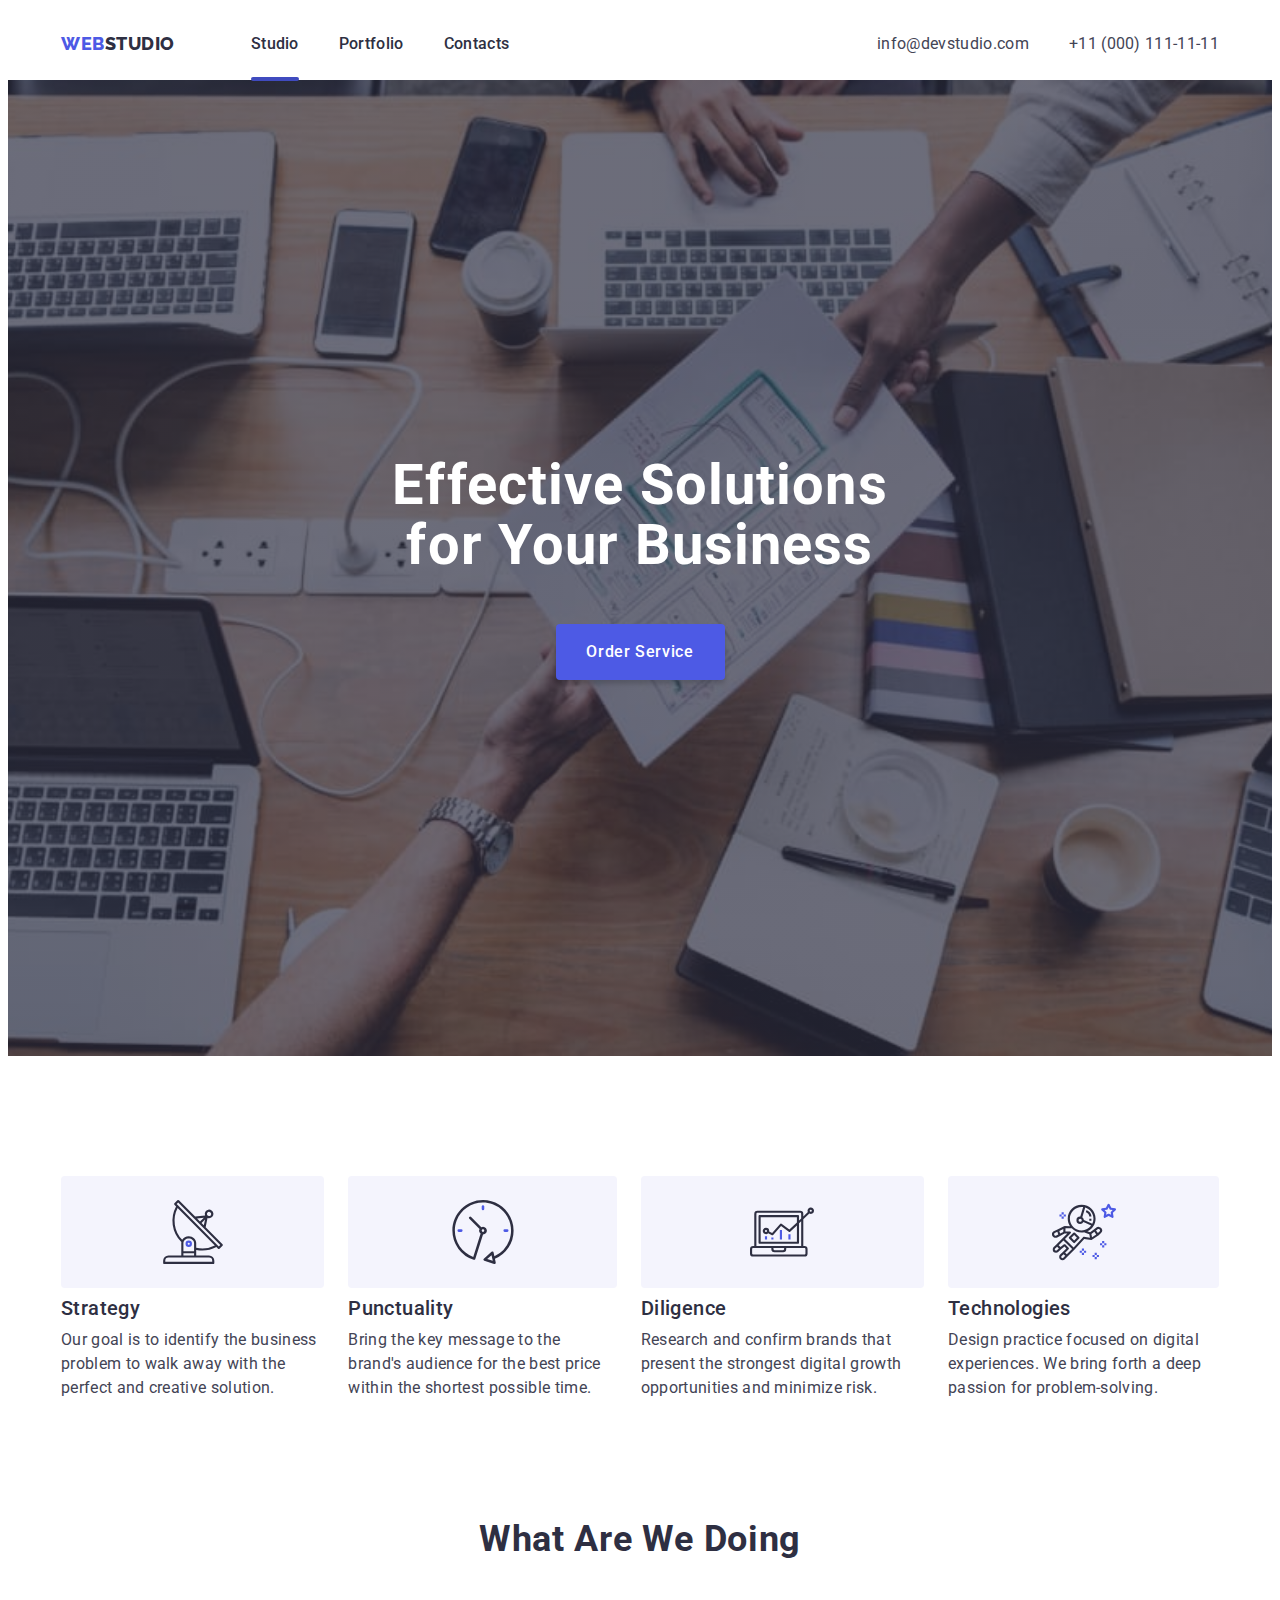
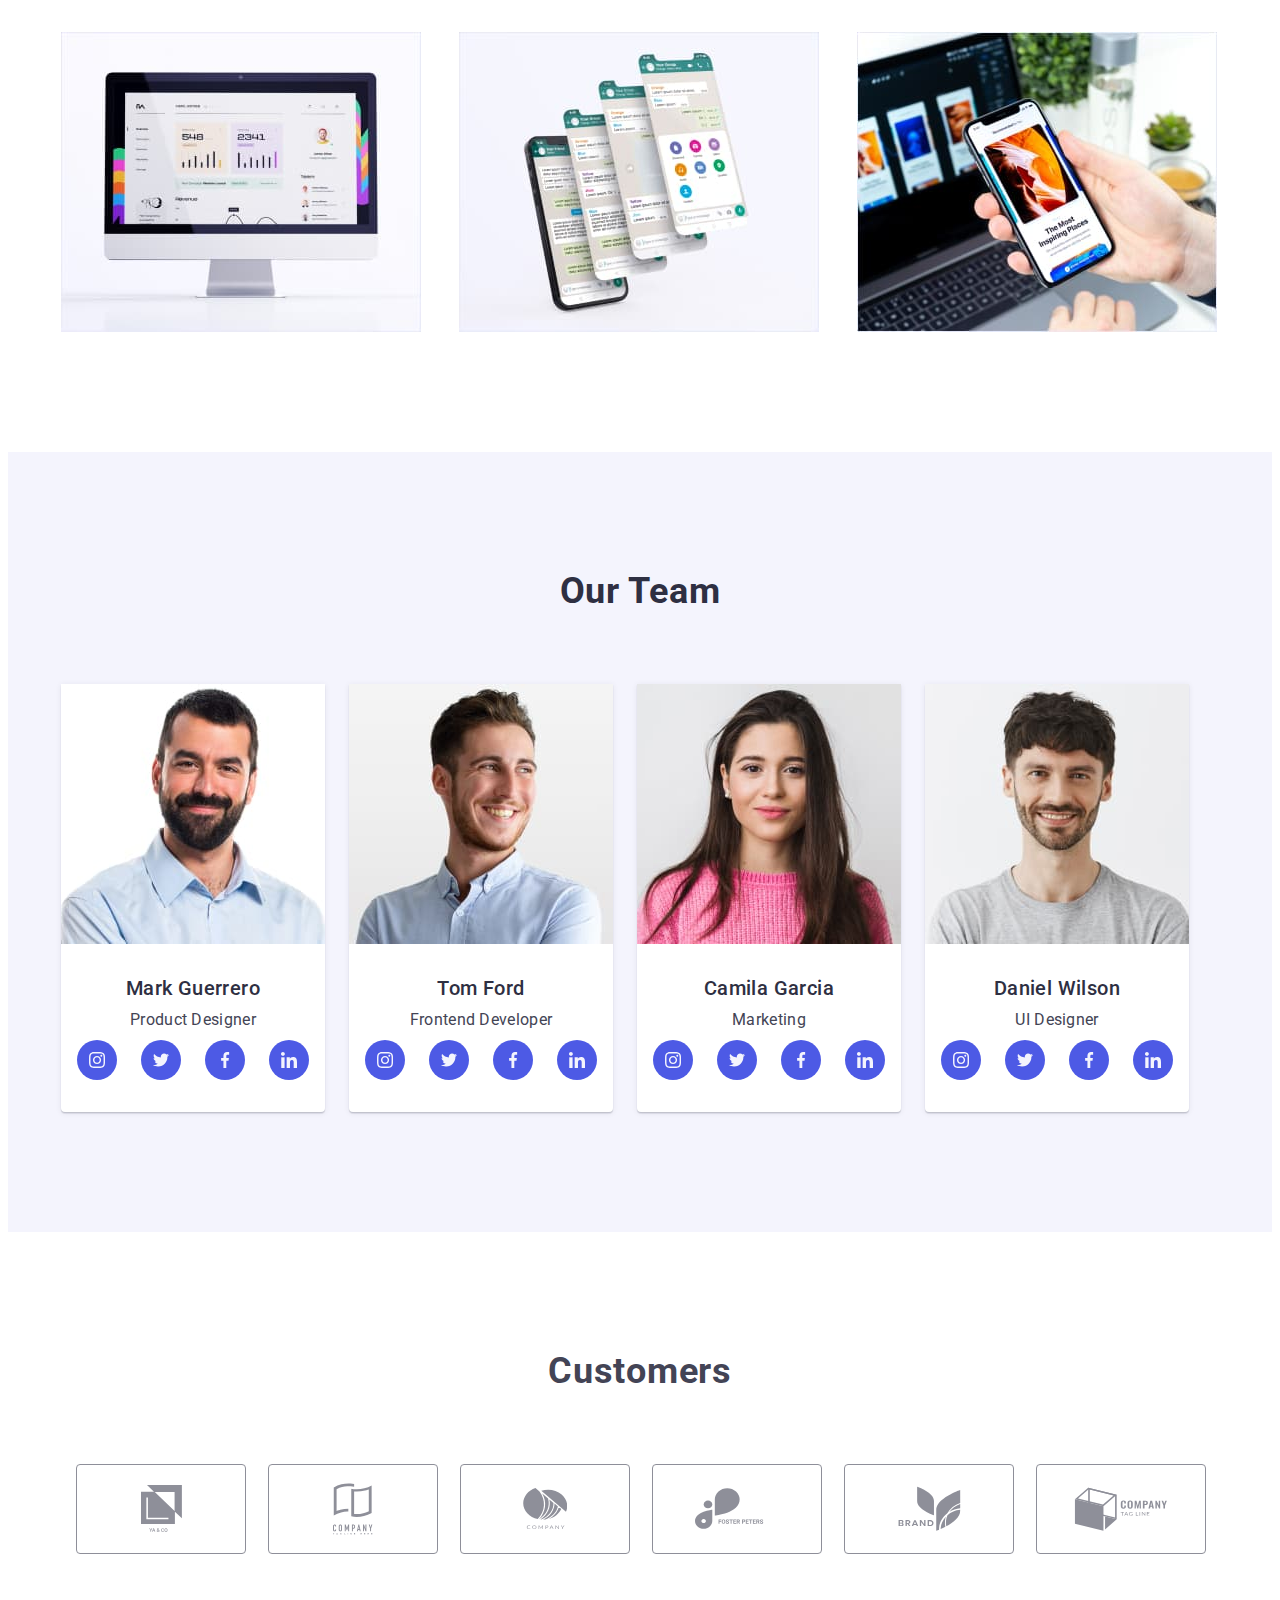
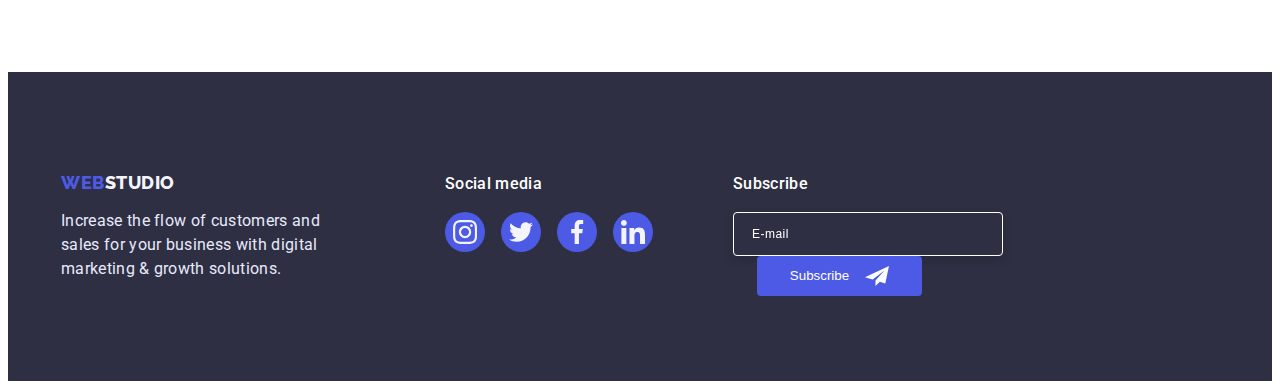
==== index.html @ e0ff2cfe "Initial commit" ====
<!DOCTYPE html>
<html lang="en">
  <head>
    <meta charset="UTF-8" />
    <meta http-equiv="X-UA-Compatible" content="IE=edge" />
    <meta name="viewport" content="width=device-width, initial-scale=1.0" />
    <title>Document</title>
    <link rel="preconnect" href="https://fonts.googleapis.com" />
    <link rel="preconnect" href="https://fonts.gstatic.com" crossorigin />
    <link
      href="https://fonts.googleapis.com/css2?family=Raleway:wght@800&family=Roboto:wght@400;500;700;900&display=swap"
      rel="stylesheet"
    />
    <link
      rel="stylesheet"
      href="https://cdnjs.cloudflare.com/ajax/libs/modern-normalize/1.1.0/modern-normalize.min.css"
      integrity="sha512-wpPYUAdjBVSE4KJnH1VR1HeZfpl1ub8YT/NKx4PuQ5NmX2tKuGu6U/JRp5y+Y8XG2tV+wKQpNHVUX03MfMFn9Q=="
      crossorigin="anonymous"
      referrerpolicy="no-referrer"
    />
    <link rel="stylesheet" href="./css/style.css" />
  </head>
  <body class="body">
    <!-- Header -->
    <header class="page-header">
      <div class="container header-container">
        <nav class="page-nav">
          <a class="logo-header link" href="./index.html">WEB<span class="logo-header-span">Studio</span></a>

          <ul class="menu list">
            <li class="menu-item"><a class="menu-link menu-link-line link" href="./index.html">Studio</a></li>
            <li class="menu-item"><a class="menu-link link" href="./portfolio.html">Portfolio</a></li>
            <li class="menu-item"><a class="menu-link link" href="">Contacts</a></li>
          </ul>
        </nav>
        <address class="contacts">
          <ul class="contact-list list">
            <li><a class="contact-info link" href="mailto:info@devstudio.com">info@devstudio.com</a></li>
            <li><a class="contact-info link" href="tel:+110001111111">+11 (000) 111-11-11</a></li>
          </ul>
        </address>
      </div>
    </header>
    <main>
      <!-- HERO -->
      <section class="hero-section">
        <div class="container">
          <h1 class="hero">Effective Solutions for Your Business</h1>
          <button class="modal-btn" data-modal-open type="button">Order Service</button>
        </div>
      </section>
      <!-- Section-2 -->
      <section class="section-features">
        <div class="container">
          <h2 hidden class="features">company features</h2>
          <ul class="features-list list">
            <li class="list-item">
              <h3 class="features-title">Strategy</h3>
              <p class="text-main">
                Our goal is to identify the business problem to walk away with the perfect and creative solution.
              </p>
            </li>
            <li class="list-item">
              <h3 class="features-title">Punctuality</h3>
              <p class="text-main">
                Bring the key message to the brand's audience for the best price within the shortest possible time.
              </p>
            </li>
            <li class="list-item">
              <h3 class="features-title">Diligence</h3>
              <p class="text-main">
                Research and confirm brands that present the strongest digital growth opportunities and minimize risk.
              </p>
            </li>
            <li class="list-item">
              <h3 class="features-title">Technologies</h3>
              <p class="text-main">
                Design practice focused on digital experiences. We bring forth a deep passion for problem-solving.
              </p>
            </li>
          </ul>
        </div>
      </section>
      <!-- Section-3 -->
      <section class="section-description">
        <div class="container">
          <h2 class="description">What are we doing</h2>
          <ul class="description-list list">
            <li class="description-list-item">
              <img src="./images/monitor.jpg" alt="monitor with the program" width="360" />
            </li>
            <li class="description-list-item">
              <img src="./images/smartphone.jpg" alt="multi-layer image on a smartphone" width="360" />
            </li>
            <li class="description-list-item">
              <img src="./images/nout-smartphone.jpg" alt="smartphone in hand, laptop on the table" width="360" />
            </li>
          </ul>
        </div>
      </section>
      <!-- Section-4 -->
      <section class="section-team">
        <div class="container">
          <h2 class="team-title">Our Team</h2>
          <ul class="team-list list">
            <li class="team-list-item">
              <img src="./images/our-team/mark-guerrero.jpg" alt="photo-guerrero" width="264" />
              <div class="team-item-wrap">
                <h3 class="team-name">Mark Guerrero</h3>
                <p class="text-description">Product Designer</p>
                <ul class="team-soc-list list">
                  <li class="team-soc-items">
                    <a class="team-soc-link link" href="">
                      <svg class="team-soc-icon" width="16" height="16">
                        <use href="./images/icon.svg#icon-instagram"></use></svg
                    ></a>
                  </li>
                  <li class="team-soc-items">
                    <a class="team-soc-link link" href=""
                      ><svg class="team-soc-icon" width="16" height="16">
                        <use href="./images/icon.svg#icon-twitter"></use></svg
                    ></a>
                  </li>
                  <li class="team-soc-items">
                    <a class="team-soc-link link" href=""
                      ><svg class="team-soc-icon" width="16" height="16">
                        <use href="./images/icon.svg#icon-facebook"></use></svg
                    ></a>
                  </li>
                  <li class="team-soc-items">
                    <a class="team-soc-link link" href=""
                      ><svg class="team-soc-icon" width="16" height="16">
                        <use href="./images/icon.svg#icon-linkedin"></use></svg
                    ></a>
                  </li>
                </ul>
              </div>
            </li>

            <li class="team-list-item">
              <img src="./images/our-team/tom-ford.jpg" alt="photo-ford" width="264" />
              <div class="team-item-wrap">
                <h3 class="team-name">Tom Ford</h3>
                <p class="text-description">Frontend Developer</p>
                <ul class="team-soc-list list">
                  <li class="team-soc-items">
                    <a class="team-soc-link link" href="">
                      <svg class="team-soc-icon" width="16" height="16">
                        <use href="./images/icon.svg#icon-instagram"></use></svg
                    ></a>
                  </li>
                  <li class="team-soc-items">
                    <a class="team-soc-link link" href=""
                      ><svg class="team-soc-icon" width="16" height="16">
                        <use href="./images/icon.svg#icon-twitter"></use></svg
                    ></a>
                  </li>
                  <li class="team-soc-items">
                    <a class="team-soc-link link" href=""
                      ><svg class="team-soc-icon" width="16" height="16">
                        <use href="./images/icon.svg#icon-facebook"></use></svg
                    ></a>
                  </li>
                  <li class="team-soc-items">
                    <a class="team-soc-link link" href=""
                      ><svg class="team-soc-icon" width="16" height="16">
                        <use href="./images/icon.svg#icon-linkedin"></use></svg
                    ></a>
                  </li>
                </ul>
              </div>
            </li>

            <li class="team-list-item">
              <img src="./images/our-team/camila-garcia.jpg" alt="photo-garcia" width="264" />
              <div class="team-item-wrap">
                <h3 class="team-name">Camila Garcia</h3>
                <p class="text-description">Marketing</p>
                <ul class="team-soc-list list">
                  <li class="team-soc-items">
                    <a class="team-soc-link link" href="">
                      <svg class="team-soc-icon" width="16" height="16">
                        <use href="./images/icon.svg#icon-instagram"></use></svg
                    ></a>
                  </li>
                  <li class="team-soc-items">
                    <a class="team-soc-link link" href=""
                      ><svg class="team-soc-icon" width="16" height="16">
                        <use href="./images/icon.svg#icon-twitter"></use></svg
                    ></a>
                  </li>
                  <li class="team-soc-items">
                    <a class="team-soc-link link" href=""
                      ><svg class="team-soc-icon" width="16" height="16">
                        <use href="./images/icon.svg#icon-facebook"></use></svg
                    ></a>
                  </li>
                  <li class="team-soc-items">
                    <a class="team-soc-link link" href=""
                      ><svg class="team-soc-icon" width="16" height="16">
                        <use href="./images/icon.svg#icon-linkedin"></use></svg
                    ></a>
                  </li>
                </ul>
              </div>
            </li>

            <li class="team-list-item">
              <img src="./images/our-team/daniel-wilson.jpg" alt="photo-wilson" width="264" />
              <div class="team-item-wrap">
                <h3 class="team-name">Daniel Wilson</h3>
                <p class="text-description">UI Designer</p>
                <ul class="team-soc-list list">
                  <li class="team-soc-items">
                    <a class="team-soc-link link" href="">
                      <svg class="team-soc-icon" width="16" height="16">
                        <use href="./images/icon.svg#icon-instagram"></use></svg
                    ></a>
                  </li>
                  <li class="team-soc-items">
                    <a class="team-soc-link link" href=""
                      ><svg class="team-soc-icon" width="16" height="16">
                        <use href="./images/icon.svg#icon-twitter"></use></svg
                    ></a>
                  </li>
                  <li class="team-soc-items">
                    <a class="team-soc-link link" href=""
                      ><svg class="team-soc-icon" width="16" height="16">
                        <use href="./images/icon.svg#icon-facebook"></use></svg
                    ></a>
                  </li>
                  <li class="team-soc-items">
                    <a class="team-soc-link link" href=""
                      ><svg class="team-soc-icon" width="16" height="16">
                        <use href="./images/icon.svg#icon-linkedin"></use></svg
                    ></a>
                  </li>
                </ul>
              </div>
            </li>
          </ul>
        </div>
      </section>

      <!-- 5 SECTION -->
      <section class="section-customers">
        <h2 class="customers-title">Customers</h2>
        <div class="customers-item-wrap">
          <ul class="customers-list list">
            <li class="customer-item">
              <a class="customer-link link" href=""
                ><svg class="customer-soc-icon" width="41" height="47">
                  <use href="./images/icon.svg#icon-ya-co"></use>
                </svg>
              </a>
            </li>
            <li class="customer-item">
              <a class="customer-link link" href=""
                ><svg class="customer-soc-icon" width="40" height="52">
                  <use href="./images/icon.svg#icon-tagline-here"></use></svg
              ></a>
            </li>
            <li class="customer-item">
              <a class="customer-link link" href=""
                ><svg class="customer-soc-icon" width="44" height="41">
                  <use href="./images/icon.svg#icon-company"></use></svg
              ></a>
            </li>
            <li class="customer-item">
              <a class="customer-link link" href=""
                ><svg class="customer-soc-icon" width="84" height="41">
                  <use href="./images/icon.svg#icon-foster-peters"></use></svg
              ></a>
            </li>
            <li class="customer-item">
              <a class="customer-link link" href=""
                ><svg class="customer-soc-icon" width="63" height="45">
                  <use href="./images/icon.svg#icon-brand"></use></svg
              ></a>
            </li>
            <li class="customer-item">
              <a class="customer-link link" href=""
                ><svg class="customer-soc-icon" width="94" height="44">
                  <use href="./images/icon.svg#icon-tag-line"></use></svg
              ></a>
            </li>
          </ul>
        </div>
      </section>
    </main>
    <footer class="footer">
      <div class="container footer-container">
        <div class="footer-wrap-logo">
          <a class="logo-footer link" href="./index.html">WEB<span class="logo-footer-span">Studio</span></a>
          <p class="text-footer">
            Increase the flow of customers and sales for your business with digital marketing & growth solutions.
          </p>
        </div>
        <div class="wrap-social-media">
          <p class="footer-soc-title">Social media</p>
          <ul class="footer-soc-list list">
            <li class="team-soc-items">
              <a class="footer-soc-link link" href="">
                <svg class="team-soc-icon" width="24" height="24">
                  <use href="./images/icon.svg#icon-instagram"></use></svg
              ></a>
            </li>
            <li class="team-soc-items">
              <a class="footer-soc-link link" href=""
                ><svg class="team-soc-icon" width="24" height="24">
                  <use href="./images/icon.svg#icon-twitter"></use></svg
              ></a>
            </li>
            <li class="team-soc-items">
              <a class="footer-soc-link link" href=""
                ><svg class="team-soc-icon" width="24" height="24">
                  <use href="./images/icon.svg#icon-facebook"></use></svg
              ></a>
            </li>
            <li class="team-soc-items">
              <a class="footer-soc-link link" href=""
                ><svg class="team-soc-icon" width="24" height="24">
                  <use href="./images/icon.svg#icon-linkedin"></use></svg
              ></a>
            </li>
          </ul>
        </div>
        <div class="subscribe-wrap">
          <p class="subscribe-title">Subscribe</p>
          <form class="subscribe-form">
            <input type="text" name="email" class="subscribe-input" placeholder="E-mail" />
            <button class="subscribe-button" type="submit">Subscribe</button>
          </form>
        </div>
      </div>
    </footer>
    <div class="backdrop is-hidden" data-modal>
      <div class="modal">
        <button class="close-mdl-btn" type="button" data-modal-close>
          <svg class="close-mdl-icon" width="8" height="8">
            <use href="./images/icon.svg#icon-vector"></use>
          </svg>
        </button>
        <p class="modal-title">Leave your contacts and we will call you back</p>
        <form class="modal-form">
          <label class="modal-label">
            <span>Name</span>
            <span class="modal-input-wrap">
              <input class="modal-input" type="text" name="user-name" required />
              <svg class="modal-input-icon" width="18" height="18">
                <use href="./images/icon.svg#icon-person"></use>
              </svg>
            </span>
          </label>
          <label class="modal-label">
            <span>Phone</span>
            <span class="modal-input-wrap">
              <input class="modal-input" type="tel" name="user-phone" title="+38(000) 000-00-00" required />
              <svg class="modal-input-icon" width="18" height="24">
                <use href="./images/icon.svg#icon-phone"></use>
              </svg>
            </span>
          </label>
          <label class="modal-label">
            <span>Email</span>
            <span class="modal-input-wrap">
              <input class="modal-input" type="email" name="user-email" title="yourmail@mail.com" required />
              <svg class="modal-input-icon" width="18" height="24">
                <use href="./images/icon.svg#icon-email"></use>
              </svg>
            </span>
          </label>
          <label class="modal-label">
            <span>Comment</span>
            <textarea class="modal-user-comment" name="user-comment" placeholder="Text input"></textarea>
          </label>
          <input class="input-check visually-hidden" type="checkbox" name="modal-accept" id="modal-accept" />
          <label class="modal-accept" for="modal-accept"
            >I accept the terms and conditions of the<a class="privacy-policy-link link" href="">Privacy Policy</a>
          </label>
          <button class="modal-btn-send" type="submit">Send</button>
        </form>
      </div>
    </div>
    <script src="./js/modal.js"></script>
  </body>
</html>
---- css/style.css ----
:root {
  --NAVY-BLUE: #2e2f42;
  --SLATE: #434455;
  --IRIS: #4d5ae5;
  --OCEAN: #404bbf;
  --bg-gradient: linear-gradient(rgba(46, 47, 66, 0.7), rgba(46, 47, 66, 0.7));
}

h1,
h2,
h3,
h4,
p {
  margin-top: 0;
  margin-bottom: 0;
}

ul,
ol {
  margin-top: 0;
  margin-bottom: 0;
  padding-left: 0;
}

button {
  cursor: pointer;
}

img {
  display: block;
  max-width: 100%;
  height: auto;
}

.list {
  list-style: none;
}

.link {
  text-decoration: none;
}

.body {
  font-family: "Roboto", sans-serif;
  color: var(--SLATE);
}

.container {
  width: 1158px;
  margin: 0 auto;
  padding-left: 15px;
  padding-right: 15px;
}

/* ============= HEADER ============= */
.page-header {
  height: 72px;
  display: flex;
}

.header-container {
  display: flex;
  align-items: center;
}

.page-nav {
  display: flex;
  margin-right: auto;
  align-items: center;
}

.logo-header {
  margin-right: 76px;

  font-family: "Raleway", sans-serif;
  font-weight: 800;
  font-size: 18px;
  line-height: 1.17;
  letter-spacing: 0.03em;
  text-transform: uppercase;
  color: var(--IRIS);
}

.logo-header-span {
  color: var(--NAVY-BLUE);
}

.menu {
  display: flex;
  gap: 40px;
  align-items: center;
}

.menu-item {
  padding-top: 20px;
  padding-bottom: 20px;
}

.menu-link-line::after {
  position: absolute;
  bottom: -2px;
  display: block;
  content: "";
  width: 100%;
  height: 4px;
  border: 1px;
  border-radius: 2px;
  background-color: var(--OCEAN);
}

.menu-link {
  position: relative;
  font-weight: 500;
  font-size: 16px;
  line-height: 1.5;
  letter-spacing: 0.02em;
  color: var(--NAVY-BLUE);
  padding-bottom: 26px;
  padding-top: 26px;
  transition: color 250ms cubic-bezier(0.4, 0, 0.2, 1);
}

.menu-link:hover,
.menu-link:focus {
  color: var(--OCEAN);
}

.contact-info {
  font-weight: 400;
  font-size: 16px;
  line-height: 1.5;
  letter-spacing: 0.02em;
  color: var(--SLATE);
  transition: color 250ms cubic-bezier(0.4, 0, 0.2, 1);
}

.contact-info:not(:last-child) {
  margin-right: 40px;
}

.contact-info:hover,
.contact-info:focus {
  color: var(--OCEAN);
}

.contacts {
  font-style: normal;
}

.contact-list {
  display: flex;
  gap: 40px;
}

/*============= HERO ============= */
.hero {
  width: 500px;

  margin-left: auto;
  margin-right: auto;
  margin-bottom: 48px;

  font-weight: 700;
  font-size: 56px;
  line-height: 1.07;
  text-align: center;
  letter-spacing: 0.02em;
  color: #ffffff;
}

.hero-section {
  padding-top: 188px;
  padding-bottom: 188px;
  background-color: var(--NAVY-BLUE);
  display: flex;
  align-items: center;

  max-width: 1440px;
  height: 600px;
  margin-left: auto;
  margin-right: auto;
  background-image: var(--bg-gradient), url(../images/people-office.jpg);
  background-repeat: no-repeat;
  background-position: center;
  background-size: cover;
}

.modal-btn {
  min-width: 169px;
  height: 56px;
  display: block;
  margin: 0 auto;
  border: none;
  box-shadow: 0px 4px 4px rgba(0, 0, 0, 0.15);
  border-radius: 4px;

  font-family: "Roboto", sans-serif;
  font-weight: 500;
  font-size: 16px;
  line-height: 1.5;
  letter-spacing: 0.04em;
  cursor: pointer;
  background: var(--IRIS);
  color: #ffffff;
  transition: background-color 250ms cubic-bezier(0.4, 0, 0.2, 1);
}

.modal-btn:hover,
.modal-btn:focus {
  background-color: var(--OCEAN);
}

/* ============= 2 SECTION========= */
.section-features {
  padding-top: 120px;
}

.list-item {
}

.features-title::before {
  display: block;
  content: "";
  height: 112px;
  background: #f4f4fd;
  border-radius: 4px;
  margin-bottom: 8px;
  background-image: url(../images/antenna.svg);
  background-repeat: no-repeat;
  background-position: center;
}

.list-item:nth-child(2) > .features-title:before {
  background-image: url(../images/clock.svg);
}

.list-item:nth-child(3) > .features-title:before {
  background-image: url(../images/diagram.svg);
}

.list-item:nth-child(4) > .features-title:before {
  background-image: url(../images/astronaut.svg);
}

.features-list {
  display: flex;
  gap: 24px;
}

.features-title {
  font-weight: 500;
  font-size: 20px;
  line-height: 1.2;
  letter-spacing: 0.02em;
  color: var(--NAVY-BLUE);
  margin-bottom: 8px;
}

.text-main {
  font-weight: 400;
  font-size: 16px;
  line-height: 1.5;
  letter-spacing: 0.02em;
  color: var(--SLATE);
}

/* =============== 3 SECTION ============= */

.section-description {
  padding-top: 120px;
  padding-bottom: 120px;
}

.description-list-item {
  width: calc(33.33% - 24px);
}

.description {
  font-weight: 700;
  font-size: 36px;
  line-height: 1.11;
  letter-spacing: 0.02em;
  text-align: center;
  text-transform: capitalize;
  color: var(--NAVY-BLUE);
  margin-bottom: 72px;
}

.description-list {
  display: flex;
  justify-content: space-between;
}

/* =============== SECTION 4 =============== */

.section-team {
  background-color: #f4f4fd;
  padding-top: 120px;
  padding-bottom: 120px;
}

.team-list-item {
  background-color: #ffffff;
  box-shadow: 0px 1px 6px rgba(46, 47, 66, 0.08), 0px 1px 1px rgba(46, 47, 66, 0.16), 0px 2px 1px rgba(46, 47, 66, 0.08);
  border-radius: 0px 0px 4px 4px;
}

.team-list {
  display: flex;
  gap: 24px;
  text-align: center;
}

.team-content {
}

.team-name {
  margin-bottom: 8px;

  font-weight: 500;
  font-size: 20px;
  line-height: 1.2;
  letter-spacing: 0.02em;
  color: var(--NAVY-BLUE);
}

.team-title {
  font-weight: 700;
  font-size: 36px;
  line-height: 1.11;
  text-align: center;
  letter-spacing: 0.02em;
  text-transform: capitalize;
  color: var(--NAVY-BLUE);
  margin-bottom: 72px;
}

.text-description {
  font-weight: 400;
  font-size: 16px;
  line-height: 1.5;
  letter-spacing: 0.02em;
  color: var(--SLATE);
  margin-bottom: 8px;
}

.team-item-wrap {
  padding-top: 32px;
  padding-bottom: 32px;
}
.team-soc-list {
  display: flex;
  justify-content: center;
  gap: 24px;
}

.team-soc-items {
  width: 40px;
  height: 40px;
}
.team-soc-link {
  width: 100%;
  height: 100%;
  border-radius: 50%;
  background-color: var(--IRIS);
  display: flex;
  align-items: center;
  justify-content: center;
  transition: background-color 250ms cubic-bezier(0.4, 0, 0.2, 1);
}

.team-soc-link:hover {
  background-color: var(--OCEAN);
}

/* =================== SECTION 5 =============== */

.section-customers {
  padding-top: 120px;
  padding-bottom: 120px;
}
.customers-item-wrap {
  display: flex;
  justify-content: center;
}
.customers-title {
  display: flex;
  justify-content: center;
  margin-bottom: 72px;

  font-style: normal;
  font-weight: 700;
  font-size: 36px;
  line-height: 1.11;
  letter-spacing: 0.02em;
  text-align: center;
  text-transform: capitalize;
}
.customers-list {
  display: flex;
  justify-content: center;
  gap: 24px;
}
.customer-item {
  width: 168px;
  height: 88px;
}

.customer-link {
  width: 100%;
  height: 100%;
  border-radius: 4px;
  border: 1px solid #8e8f99;
  color: #8e8f99;
  display: flex;
  align-items: center;
  justify-content: center;
  transition: color 250ms cubic-bezier(0.4, 0, 0.2, 1);
}

.customer-soc-icon {
  fill: currentColor;
}

.customer-link:hover,
.customer-link:focus {
  color: var(--OCEAN);
  border-color: var(--OCEAN);
}

/* =================== FOOTER =================== */
.footer {
  background-color: var(--NAVY-BLUE);
  padding-top: 100px;
  padding-bottom: 100px;
}

.text-footer {
  width: 264px;

  font-weight: 400;
  font-size: 16px;
  line-height: 1.5;
  letter-spacing: 0.02em;
  color: #e7e9fc;
}

.logo-footer {
  display: inline-block;
  margin-bottom: 16px;
  margin-right: 76px;

  font-family: "Raleway", sans-serif;
  font-weight: 800;
  font-size: 18px;
  line-height: 1.17;
  letter-spacing: 0.03em;
  text-transform: uppercase;
  color: var(--IRIS);
}

.logo-footer-span {
  color: #f4f4fd;
}

.social-media-item {
  font-weight: 500;
  font-size: 16px;
  line-height: 1.5;
  letter-spacing: 0.02em;
  color: #ffffff;
}

.footer-container {
  display: flex;
}

.footer-wrap-logo {
  margin-right: 120px;
}

.wrap-social-media {
  display: flex;
  flex-wrap: wrap;
  width: 208px;
  height: 80px;
  margin-right: 80px;
}

.footer-soc-list {
  display: flex;
  justify-content: center;
  gap: 16px;
}

.footer-soc-title {
  color: #ffffff;
  margin-bottom: 16px;

  font-weight: 500;
  font-size: 16px;
  line-height: 1.5;
  letter-spacing: 0.02em;
}

.footer-soc-link {
  width: 100%;
  height: 100%;
  border-radius: 50%;
  background-color: var(--IRIS);
  display: flex;
  align-items: center;
  justify-content: center;
  transition: background-color 250ms cubic-bezier(0.4, 0, 0.2, 1);
}

.footer-soc-link:hover {
  background-color: #31d0aa;
}

.subscribe-wrap {
  width: 264px;
  position: relative;
}

.subscribe-title {
  color: #ffffff;
  margin-bottom: 16px;

  font-weight: 500;
  font-size: 16px;
  line-height: 1.5;
  letter-spacing: 0.02em;
}

.subscribe-input {
  width: 100%;
  height: 40px;
  border: 1px solid #ffffff;
  filter: drop-shadow(0px 4px 4px rgba(0, 0, 0, 0.15));
  border-radius: 4px;
  background-color: var(--NAVY-BLUE);
  color: #ffffff;
  
}

.subscribe-button {
  position: absolute;
  display: inline-flex;
  align-items: center;
  justify-content: center;
  width: 165px;
  height: 40px;
  margin-left: 24px;
  background: var(--IRIS);
  border-radius: 4px;
  border: none;
  color: #ffffff;
  transition: background-color 250ms cubic-bezier(0.4, 0, 0.2, 1);
}
.subscribe-button:hover,
.subscribe-button:focus {
  background-color: var(--OCEAN);
}

.subscribe-button::after {
  content: "";
  display: inline-block;
  width: 24px;
  height: 24px;
  background-color: ;
  background-image: url(../images/icon-send.svg);
  background-repeat: no-repeat;
  background-position: center;
  margin-left: 16px;
}

.subscribe-input::placeholder {
  font-size: 12px;
  line-height: 24px;
  letter-spacing: 0.04em;
  color: #ffffff;
  padding-left: 16px;
}
/* =================== PARTFOLIO =================== */
.partfolio {
  padding-top: 96px;
  padding-bottom: 120px;
}

.partfolio-btn {
  margin-bottom: 72px;

  display: flex;
  gap: 24px;
  justify-content: center;
}
.partfolio-list {
  display: flex;
  gap: 48px 24px;
  flex-wrap: wrap;
}

.nav-btn {
  text-align: center;
  padding: 12px 24px;
  background: #f4f4fd;
  display: block;
  border: 0;
  border-radius: 4px;

  font-family: "Roboto", sans-serif;
  font-weight: 500;
  font-size: 16px;
  line-height: 1.5;
  letter-spacing: 0.04em;
  color: var(--IRIS);
  transition: background-color 250ms cubic-bezier(0.4, 0, 0.2, 1);
}

.nav-btn:hover,
.nav-btn:focus {
  background: var(--OCEAN);

  font-weight: 500;
  font-size: 16px;
  line-height: 1.5;
  letter-spacing: 0.04em;
  color: #ffffff;

  box-shadow: 0px 3px 1px rgba(0, 0, 0, 0.1), 0px 2px 1px rgba(0, 0, 0, 0.08), 0px 2px 2px rgba(0, 0, 0, 0.12);
}
.gallery-items {
  margin-bottom: 8px;

  font-weight: 500;
  font-size: 20px;
  line-height: 1.2;
  letter-spacing: 0.02em;
  color: var(--NAVY-BLUE);
}
.partfolio-header-border {
  border-bottom: 1px solid #e7e9fc;
  box-shadow: 0px 2px 1px rgba(46, 47, 66, 0.08), 0px 1px 1px rgba(46, 47, 66, 0.16), 0px 1px 6px rgba(46, 47, 66, 0.08);
}

.partfolio-cards {
  display: block;
  transition: box-shadow 250ms cubic-bezier(0.4, 0, 0.2, 1);
}
.partfolio-cover-wrap {
  position: relative;
  overflow: hidden;
}

.partfolio-cover-text {
  position: absolute;

  top: 0;
  left: 0;
  width: 100%;
  height: 100%;
  padding-left: 32px;
  padding-top: 40px;
  background-color: var(--IRIS);

  font-weight: 400;
  font-size: 16px;
  line-height: 1.5;
  letter-spacing: 0.02em;
  color: #f4f4fd;

  transform: translateY(100%);
  transition: transform 250ms cubic-bezier(0.4, 0, 0.2, 1);
}

.partfolio-cards:hover,
.partfolio-cards:focus {
  box-shadow: 0px 1px 6px rgba(46, 47, 66, 0.08), 0px 1px 1px rgba(46, 47, 66, 0.16), 0px 2px 1px rgba(46, 47, 66, 0.08);
}

.partfolio-cards:hover .partfolio-cover-text,
.partfolio-cards:focus .partfolio-cover-text {
  transform: translateY(0);
}

.partfolio-text {
  font-weight: 400;
  font-size: 16px;
  line-height: 1.5;
  letter-spacing: 0.02em;
  color: var(--SLATE);
}

.container-items {
  padding: 32px 16px;
  border-right: 1px solid #e7e9fc;
  border-bottom: 1px solid #e7e9fc;
  border-left: 1px solid #e7e9fc;
}

/* =================== MODAL =================== */

.backdrop {
  position: fixed;
  top: 0;
  width: 100%;
  height: 100%;

  background-color: rgba(46, 47, 66, 0.4);

  transition: opacity 250ms cubic-bezier(0.4, 0, 0.2, 1), isibility 250ms cubic-bezier(0.4, 0, 0.2, 1);
}

.modal {
  position: absolute;
  width: 408px;
  min-height: 576px;
  background: #fcfcfc;
  box-shadow: 0px 1px 1px rgba(0, 0, 0, 0.14), 0px 1px 3px rgba(0, 0, 0, 0.12), 0px 2px 1px rgba(0, 0, 0, 0.2);
  border-radius: 4px;
  top: 50%;
  left: 50%;
  transform: translate(-50%, -50%) scale(1);
  transition: transform 400ms linear;
  padding: 72px 24px 24px 24px;
}

.backdrop.is-hidden .modal {
  transform: translate(-50%, -50%) scale(0);
}

.close-mdl-btn {
  position: absolute;
  top: 24px;
  right: 24px;
  display: flex;
  padding: 0;
  justify-content: center;
  align-items: center;
  width: 24px;
  height: 24px;
  background-color: #e7e9fc;
  border: 1px solid rgba(0, 0, 0, 0.1);
  border-radius: 50%;
  transition: background-color 250ms cubic-bezier(0.4, 0, 0.2, 1);
}

.close-mdl-btn:hover,
.close-mdl-btn:focus {
  fill: #ffffff;
  background-color: var(--OCEAN);
}

.is-hidden {
  opacity: 0;
  visibility: hidden;
  pointer-events: none;
}

.modal-title {
  font-weight: 500;
  font-size: 16px;
  line-height: 1.5;
  text-align: center;
  letter-spacing: 0.02em;
  color: #2e2f42;
  margin-bottom: 16px;
}

.modal-form {
}

.modal-input {
  display: block;
  width: 100%;
  height: 40px;
  border: 1px solid rgba(46, 47, 66, 0.4);
  border-radius: 4px;
  margin-bottom: 8px;
  padding-left: 38px;
}

.modal-input:focus {
  outline: none;
  border-color: var(--IRIS);
  color: var(--NAVY-BLUE);
  font-size: 16px;
  transition: border-color 250ms cubic-bezier(0.4, 0, 0.2, 1);
}

.modal-input:focus + .modal-input-icon {
  fill: var(--IRIS);
  transition: fill 250ms cubic-bezier(0.4, 0, 0.2, 1);
}

.modal-label {
  display: block;
  font-weight: 400;
  font-size: 12px;
  line-height: 1.17;
  letter-spacing: 0.04em;
  color: #8e8f99;
}

.modal-input-wrap {
  position: relative;
}

.modal-label span {
  display: block;
  margin-bottom: 4px;
}

.modal-input-icon {
  position: absolute;
  top: 50%;
  left: 16px;
  transform: translate(0, -50%);
}

.modal-user-comment {
  width: 100%;
  height: 120px;
  left: 0px;
  border: 1px solid rgba(46, 47, 66, 0.4);
  border-radius: 4px;
  padding: 8px 16px;
  margin-bottom: 16px;
  resize: none;
}

.modal-user-comment:focus {
  outline: none;
  border-color: var(--IRIS);
  color: var(--NAVY-BLUE);
  transition: border-color 250ms cubic-bezier(0.4, 0, 0.2, 1);
}

.modal-accept {
  display: flex;
  align-items: center;
  font-weight: 400;
  font-size: 12px;
  line-height: 1.17;
  letter-spacing: 0.04em;
  color: #8e8f99;
  margin-bottom: 24px;
}

.modal-accept::before {
  content: "";
  width: 16px;
  height: 16px;
  border: 1px solid rgba(46, 47, 66, 0.4);
  border-radius: 2px;
  margin-right: 8px;
}

.input-check:checked + .modal-accept::before {
  background-color: var(--OCEAN);
  border: none;
  background-image: url(../images/vector.svg);
  background-position: center;
  background-repeat: no-repeat;
}

.privacy-policy-link {
  color: var(--IRIS);
  margin-left: 2px;
}

.privacy-policy-link:hover,
.privacy-policy-link:focus {
  text-decoration: underline;
  transition: text-decoration 250ms cubic-bezier(0.4, 0, 0.2, 1);
}

.visually-hidden {
  position: absolute;
  width: 1px;
  height: 1px;
  margin: -1px;
  border: 0;
  padding: 0;
  white-space: nowrap;
  clip-path: inset(100%);
  clip: rect(0 0 0 0);
  overflow: hidden;
}

.modal-btn-send {
  min-width: 169px;
  height: 56px;
  display: block;
  margin: 0 auto;
  border: none;
  box-shadow: 0px 4px 4px rgba(0, 0, 0, 0.15);
  border-radius: 4px;
  font-family: "Roboto", sans-serif;
  font-weight: 500;
  font-size: 16px;
  line-height: 1.5;
  letter-spacing: 0.04em;
  cursor: pointer;
  background: var(--IRIS);
  color: #ffffff;
  transition: background-color 250ms cubic-bezier(0.4, 0, 0.2, 1);
}
.modal-btn-send:hover,
.modal-btn-send:focus {
  background-color: var(--OCEAN);
}
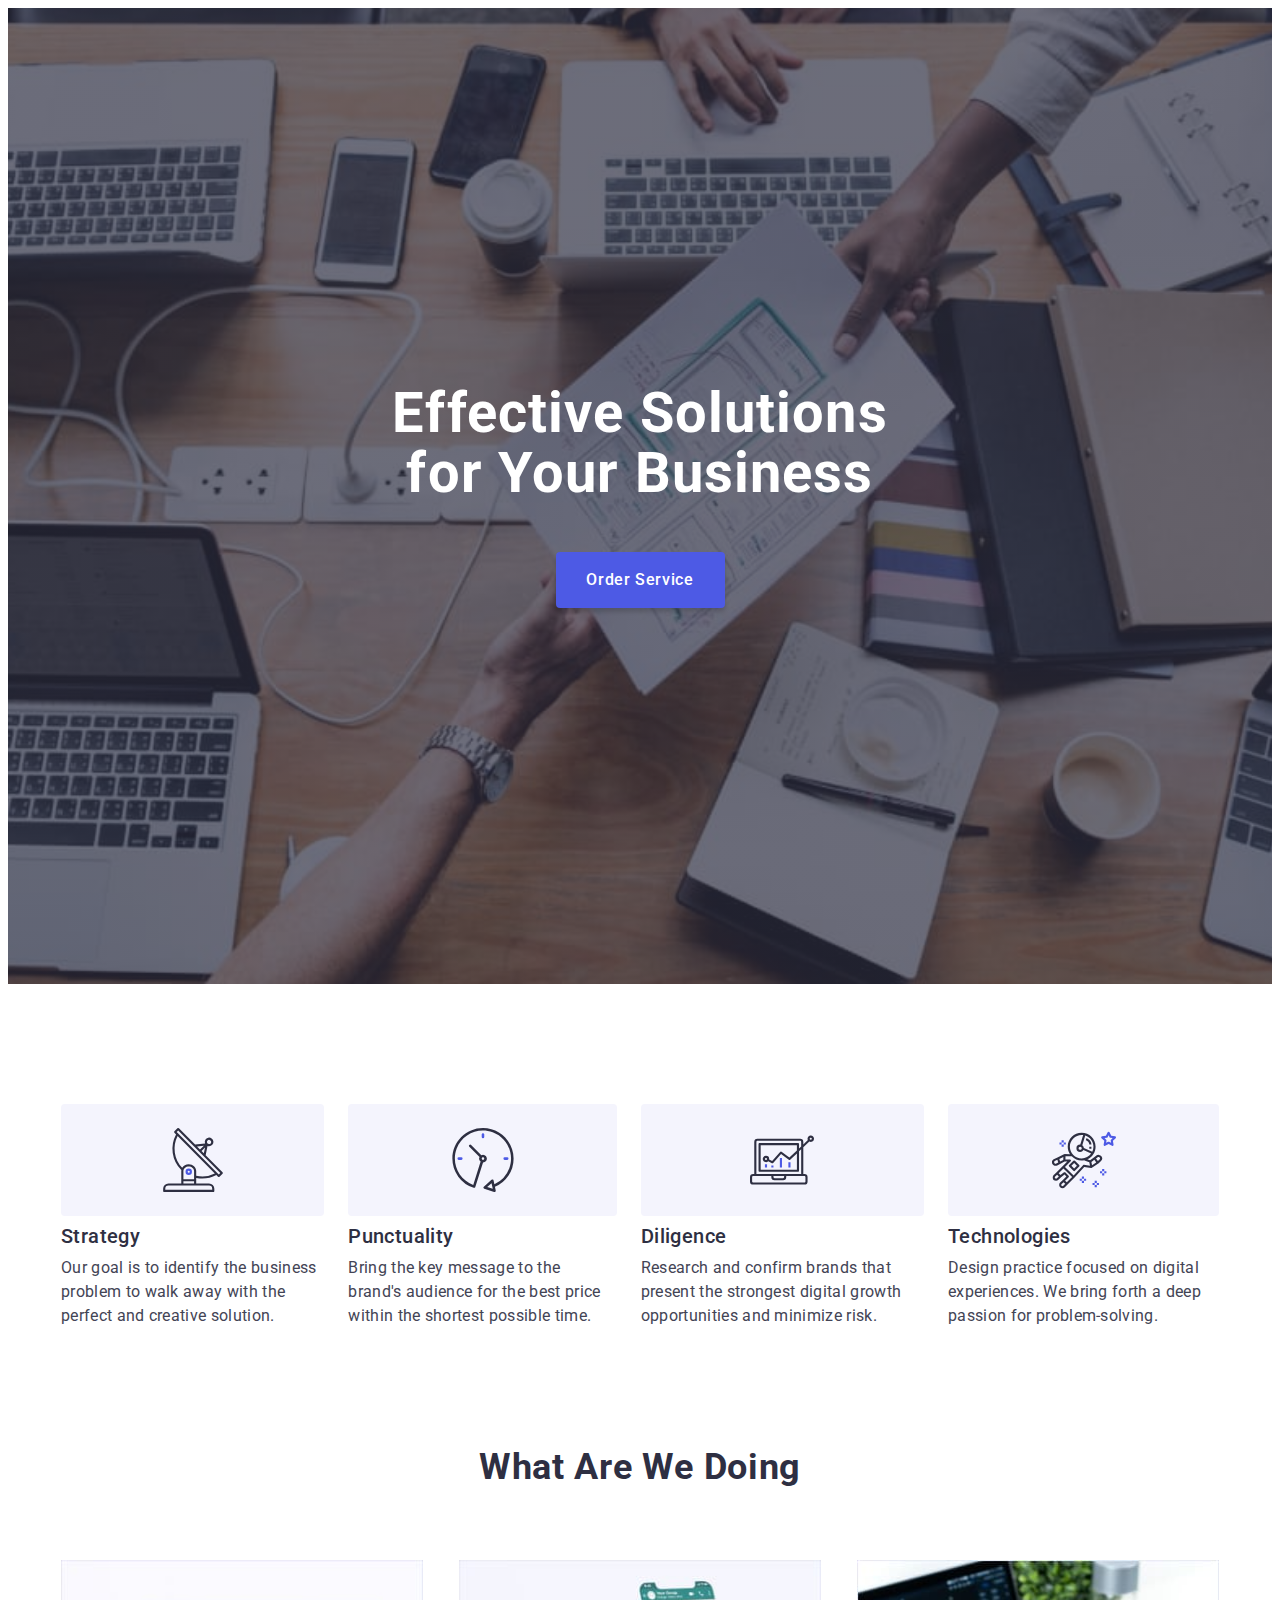
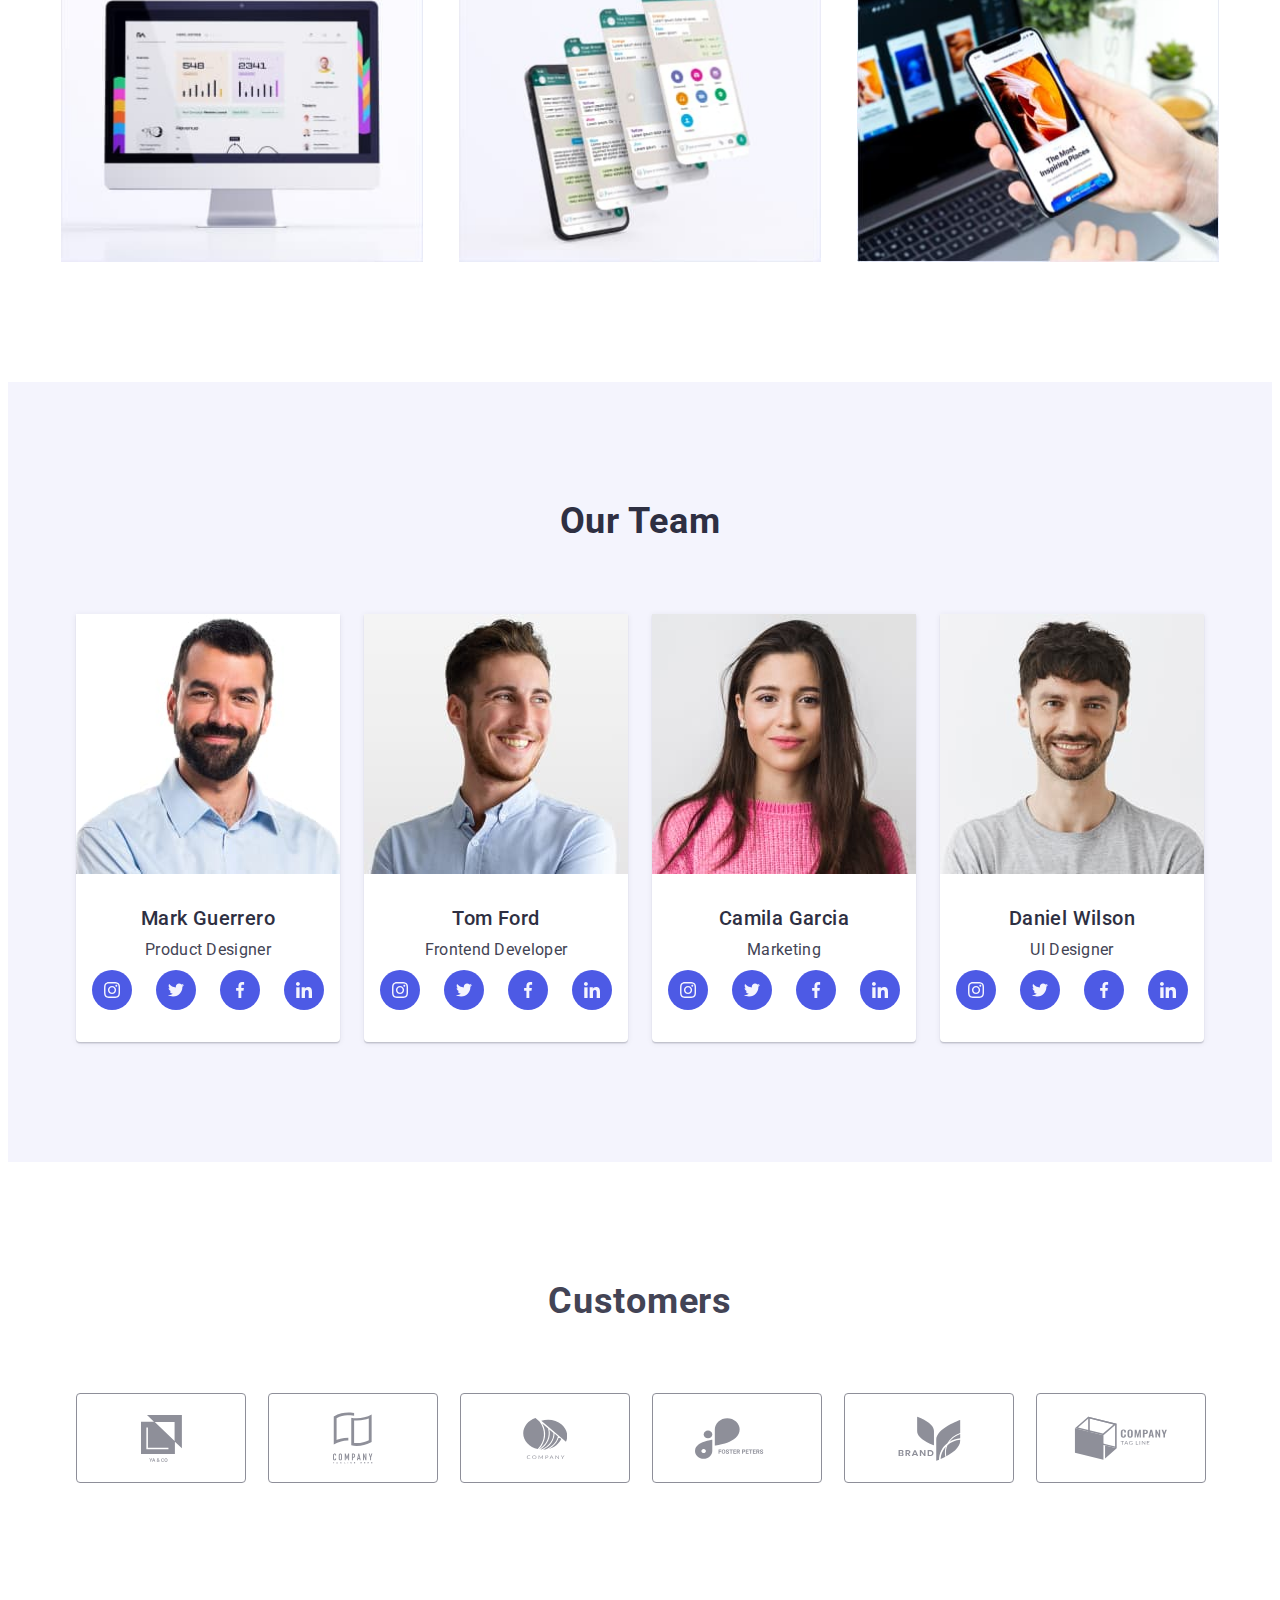
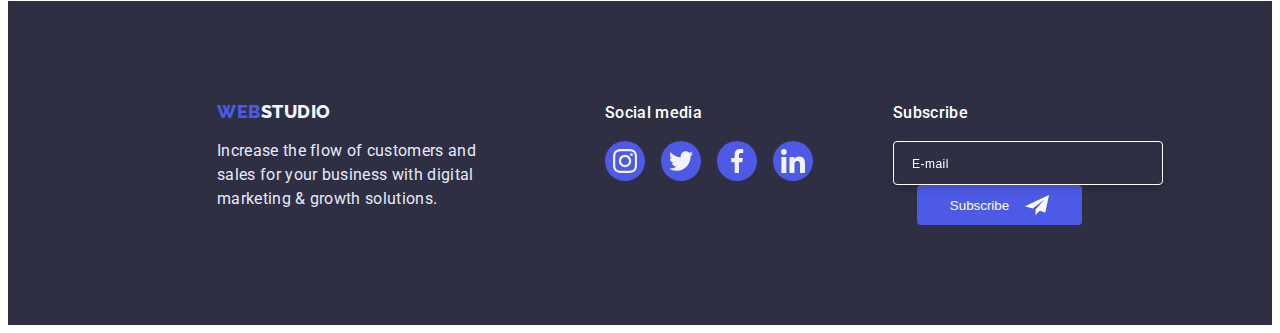
==== commit 20ebec17: "in process" ====
--- a/index.html
+++ b/index.html
@@ -19,10 +19,11 @@
       referrerpolicy="no-referrer"
     />
     <link rel="stylesheet" href="./css/style.css" />
+    <link rel="stylesheet" href="./css/media.css" />
   </head>
   <body class="body">
     <!-- Header -->
-    <header class="page-header">
+    <!-- <header class="page-header">
       <div class="container header-container">
         <nav class="page-nav">
           <a class="logo-header link" href="./index.html">WEB<span class="logo-header-span">Studio</span></a>
@@ -41,7 +42,7 @@
         </address>
       </div>
     </header>
-    <main>
+    <main> -->
       <!-- HERO -->
       <section class="hero-section">
         <div class="container">
@@ -136,7 +137,6 @@
                 </ul>
               </div>
             </li>
-
             <li class="team-list-item">
               <img src="./images/our-team/tom-ford.jpg" alt="photo-ford" width="264" />
               <div class="team-item-wrap">
@@ -170,7 +170,6 @@
                 </ul>
               </div>
             </li>
-
             <li class="team-list-item">
               <img src="./images/our-team/camila-garcia.jpg" alt="photo-garcia" width="264" />
               <div class="team-item-wrap">
@@ -204,7 +203,6 @@
                 </ul>
               </div>
             </li>
-
             <li class="team-list-item">
               <img src="./images/our-team/daniel-wilson.jpg" alt="photo-wilson" width="264" />
               <div class="team-item-wrap">
@@ -241,11 +239,10 @@
           </ul>
         </div>
       </section>
-
       <!-- 5 SECTION -->
       <section class="section-customers">
         <h2 class="customers-title">Customers</h2>
-        <div class="customers-item-wrap">
+        <div class="container">
           <ul class="customers-list list">
             <li class="customer-item">
               <a class="customer-link link" href=""
--- a/css/style.css
+++ b/css/style.css
@@ -30,6 +30,7 @@
   display: block;
   max-width: 100%;
   height: auto;
+  width: 100%;
 }
 
 .list {
@@ -46,7 +47,7 @@
 }
 
 .container {
-  width: 1158px;
+  width: 100%;
   margin: 0 auto;
   padding-left: 15px;
   padding-right: 15px;
@@ -154,27 +155,24 @@
 
 /*============= HERO ============= */
 .hero {
-  width: 500px;
-
+  max-width: 320px;
   margin-left: auto;
   margin-right: auto;
-  margin-bottom: 48px;
-
+  margin-bottom: 72px;
   font-weight: 700;
-  font-size: 56px;
-  line-height: 1.07;
+  font-size: 36px;
+  line-height: 1.11;
   text-align: center;
   letter-spacing: 0.02em;
   color: #ffffff;
 }
 
 .hero-section {
-  padding-top: 188px;
-  padding-bottom: 188px;
+  padding-top: 112px;
+  padding-bottom: 112px;
   background-color: var(--NAVY-BLUE);
   display: flex;
   align-items: center;
-
   max-width: 1440px;
   height: 600px;
   margin-left: auto;
@@ -212,14 +210,16 @@
 
 /* ============= 2 SECTION========= */
 .section-features {
-  padding-top: 120px;
+  padding-top: 96px;
+  padding-bottom: 96px;
 }
 
 .list-item {
+  max-width: 396px;
 }
 
 .features-title::before {
-  display: block;
+  display: none;
   content: "";
   height: 112px;
   background: #f4f4fd;
@@ -243,8 +243,12 @@
 }
 
 .features-list {
-  display: flex;
-  gap: 24px;
+  /* display: flex;
+  gap: 24px; */
+  display: flex;
+  flex-wrap: wrap;
+  justify-content: space-between;
+  gap: 72px 24px;
 }
 
 .features-title {
@@ -267,6 +271,7 @@
 /* =============== 3 SECTION ============= */
 
 .section-description {
+ display: none;
   padding-top: 120px;
   padding-bottom: 120px;
 }
@@ -295,20 +300,26 @@
 
 .section-team {
   background-color: #f4f4fd;
-  padding-top: 120px;
-  padding-bottom: 120px;
+  padding-top: 96px;
+  padding-bottom: 96px;
+  /* padding-top: 120px;
+  padding-bottom: 120px; */
 }
 
 .team-list-item {
   background-color: #ffffff;
   box-shadow: 0px 1px 6px rgba(46, 47, 66, 0.08), 0px 1px 1px rgba(46, 47, 66, 0.16), 0px 2px 1px rgba(46, 47, 66, 0.08);
   border-radius: 0px 0px 4px 4px;
+  width: 264px;
 }
 
 .team-list {
   display: flex;
-  gap: 24px;
   text-align: center;
+  flex-direction: column;
+  margin: 0 auto;
+  align-items: center;
+  gap: 72px 24px;
 }
 
 .team-content {
@@ -376,13 +387,14 @@
 /* =================== SECTION 5 =============== */
 
 .section-customers {
-  padding-top: 120px;
-  padding-bottom: 120px;
+  padding-top: 96px;
+  padding-bottom: 96px;
 }
 .customers-item-wrap {
   display: flex;
   justify-content: center;
 }
+
 .customers-title {
   display: flex;
   justify-content: center;
@@ -398,11 +410,12 @@
 }
 .customers-list {
   display: flex;
-  justify-content: center;
-  gap: 24px;
+  flex-wrap: wrap;
+  justify-content: center;
+  gap: 72px 16px;
 }
 .customer-item {
-  width: 168px;
+  width: 190px;
   height: 88px;
 }
 
@@ -446,10 +459,9 @@
 }
 
 .logo-footer {
-  display: inline-block;
+  display: block;
+  text-align: center;
   margin-bottom: 16px;
-  margin-right: 76px;
-
   font-family: "Raleway", sans-serif;
   font-weight: 800;
   font-size: 18px;
@@ -472,19 +484,24 @@
 }
 
 .footer-container {
-  display: flex;
+  display: block;
 }
 
 .footer-wrap-logo {
-  margin-right: 120px;
+  width: 268px;
+  margin-left: auto;
+  margin-right: auto;
+  margin-bottom: 72px;
 }
 
 .wrap-social-media {
-  display: flex;
+  display: block;
   flex-wrap: wrap;
   width: 208px;
   height: 80px;
-  margin-right: 80px;
+  margin-left: auto;
+  margin-right: auto;
+  margin-bottom: 72px;
 }
 
 .footer-soc-list {
@@ -494,6 +511,7 @@
 }
 
 .footer-soc-title {
+  text-align: center;
   color: #ffffff;
   margin-bottom: 16px;
 
@@ -545,7 +563,7 @@
 }
 
 .subscribe-button {
-  position: absolute;
+  /* position: absolute; */
   display: inline-flex;
   align-items: center;
   justify-content: center;
--- a/css/media.css
+++ b/css/media.css
@@ -0,0 +1,131 @@
+@media screen and (min-width: 428px) {
+  .container {
+    width: 428px;
+  }
+}
+
+/* ========== 428px-768px ========== */
+
+@media screen and (min-width: 768px) {
+  .container {
+    width: 768px;
+  }
+
+  /* ===========TEAM SECTION========== */
+
+  .team-list {
+    flex-direction: row;
+    flex-wrap: wrap;
+    justify-content: center;
+  }
+
+  /* ==========CUSTOMERS SECTION========== */
+
+  .customer-item {
+    width: 168px;
+    height: 88px;
+  }
+  .customers-list {
+    gap: 72px 24px;
+  }
+
+  /* =========FEATURES-SECTION======== */
+
+  .list-item {
+    max-width: 356px;
+  }
+
+  .hero {
+    max-width: 496px;
+    font-size: 56px;
+    line-height: 1.07;
+    margin-bottom: 36px;
+  }
+}
+
+/* ========== 768px-1158px ========== */
+
+@media screen and (min-width: 1158px) {
+  .container {
+    width: 1158px;
+  }
+
+  /* ===========TEAM SECTION========== */
+
+  .section-team {
+    padding-top: 120px;
+    padding-bottom: 120px;
+  }
+
+  /* ==========CUSTOMERS SECTION========== */
+
+  .section-customers {
+    padding-top: 120px;
+    padding-bottom: 120px;
+  }
+
+  .customers-list {
+    gap: 24px;
+  }
+
+  /* ==========DESCRIPTION SECTION========== */
+
+  .section-description {
+    display: block;
+  }
+  /* =========FEATURES SECTION======== */
+  .features-list {
+    flex-wrap: nowrap;
+    gap: 24px;
+  }
+
+  .features-title::before {
+    display: block;
+  }
+
+  .section-features {
+    padding-top: 120px;
+    padding-bottom: 0;
+  }
+
+  /* =========HERO SECTION======== */
+
+  .hero {
+    margin-bottom: 48px;
+  }
+
+  .hero-section {
+    padding-top: 188px;
+    padding-bottom: 188px;
+  }
+
+  .footer-container {
+    display: flex;
+}
+
+.footer-wrap-logo {
+  margin-right: 120px;
+  margin-left: 156px;
+  margin-bottom: 0;
+}
+
+.wrap-social-media {
+  display: flex;
+  flex-wrap: wrap;
+  margin-right: 80px;
+  margin-left: 0;
+  margin-bottom: 0;
+}
+
+.logo-footer {
+  display: inline-block;
+  margin-bottom: 16px;
+  margin-right: 76px;
+}
+.footer-soc-title {
+  text-align: left;
+}
+
+
+
+}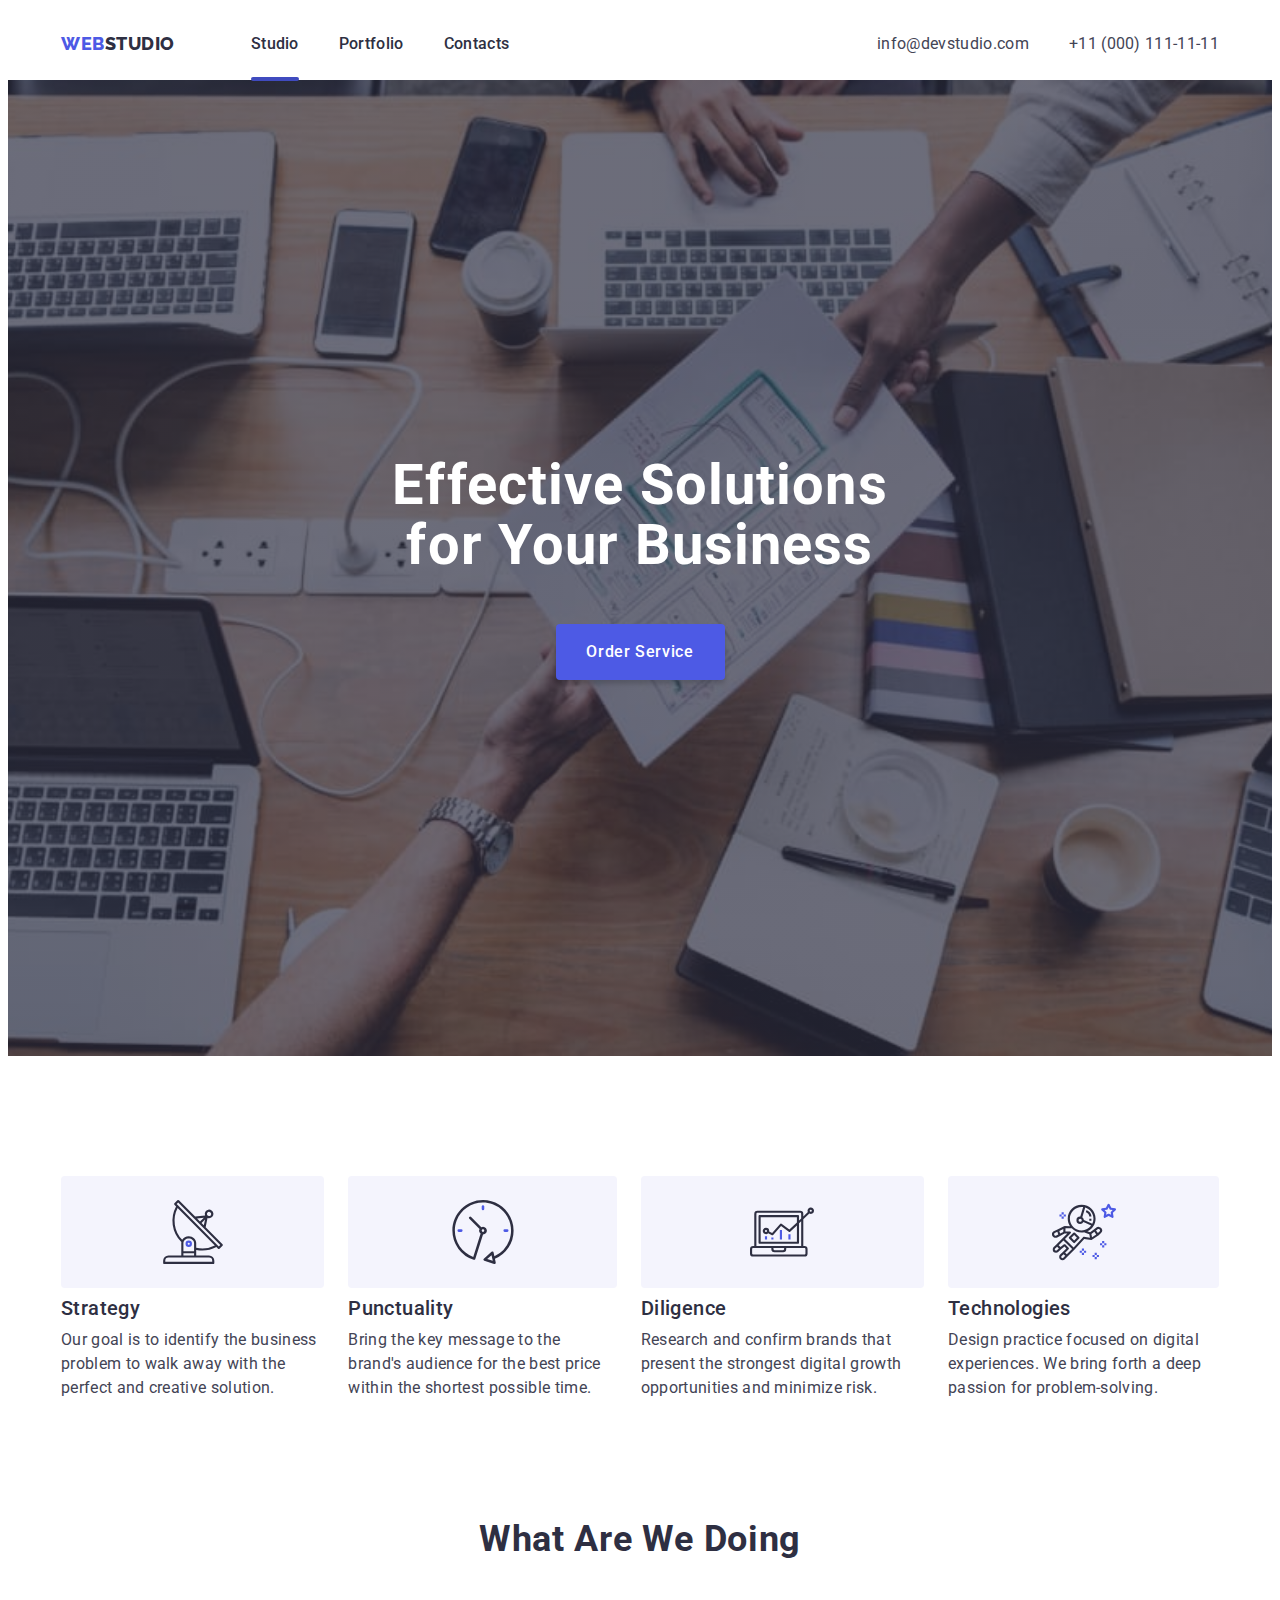
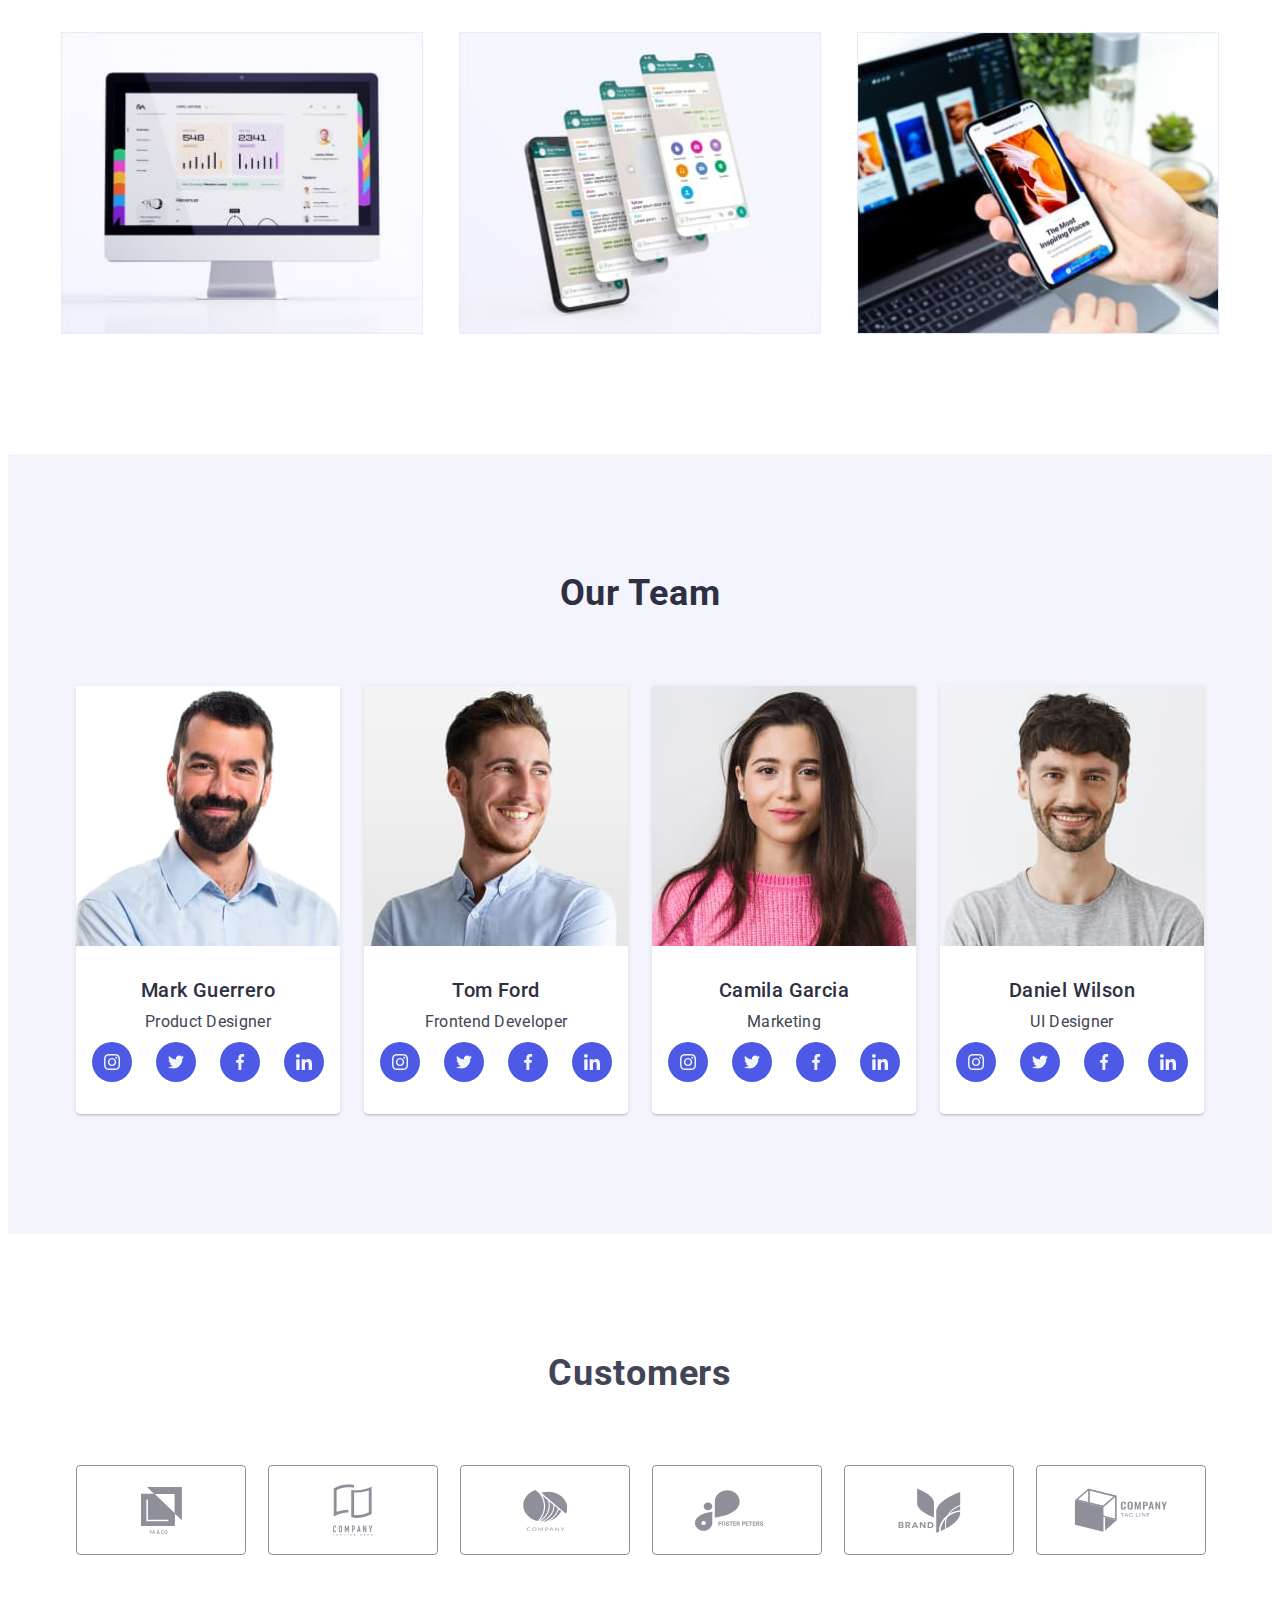
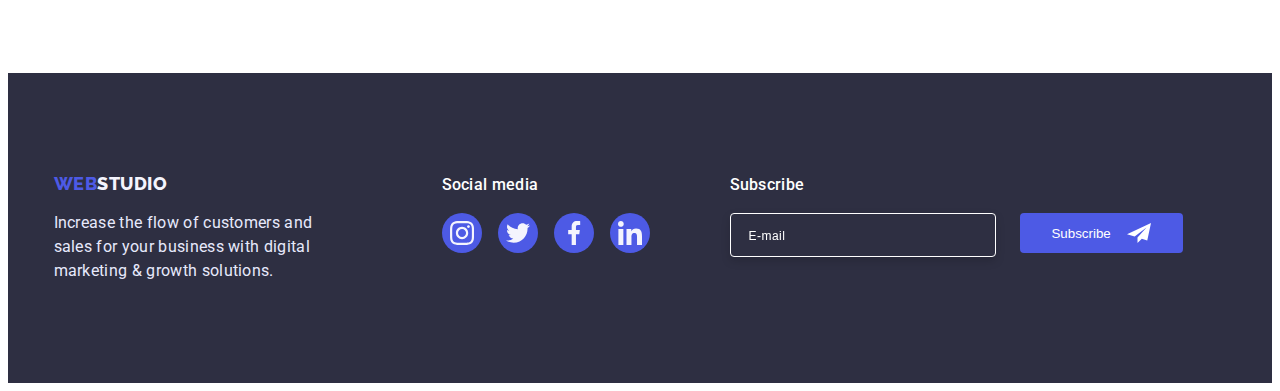
==== commit 187b7559: "nsngf" ====
--- a/index.html
+++ b/index.html
@@ -23,7 +23,7 @@
   </head>
   <body class="body">
     <!-- Header -->
-    <!-- <header class="page-header">
+    <header class="page-header">
       <div class="container header-container">
         <nav class="page-nav">
           <a class="logo-header link" href="./index.html">WEB<span class="logo-header-span">Studio</span></a>
@@ -34,6 +34,11 @@
             <li class="menu-item"><a class="menu-link link" href="">Contacts</a></li>
           </ul>
         </nav>
+        <button type="button" class="mobile-menu-open">
+          <svg class="mobile-menu-open-icon">
+            <use href="./images/icon.svg#icon-menu-burger"></use>
+          </svg>
+        </button>
         <address class="contacts">
           <ul class="contact-list list">
             <li><a class="contact-info link" href="mailto:info@devstudio.com">info@devstudio.com</a></li>
@@ -41,8 +46,58 @@
           </ul>
         </address>
       </div>
+      <div class="mobile-menu">
+        <div class="container mobile-menu-container">
+          <button class="mobile-menu-close-button">
+            <svg class="mobile-menu-close-icon" width="24" height="24">
+              <use href="./images/icon.svg#icon-vector"></use>
+            </svg>
+          </button>
+          <ul class="mobile-menu-list list">
+            <li class="mobile-menu-item"><a class="mobile-menu-link link" href="./index.html">Studio</a></li>
+            <li class="mobile-menu-item"><a class="mobile-menu-link link" href="./portfolio.html">Portfolio</a></li>
+            <li class="mobile-menu-item"><a class="mobile-menu-link link" href="">Contacts</a></li>
+          </ul>
+          <address class="mobile-menu-adress">
+            <ul class="mobile-menu-list-contact list">
+              <li class="mobile-menu-contact">
+                <a class="mobile-menu-tel link" href="tel:+110001111111">+11 (000) 111-11-11</a>
+              </li>
+              <li class="mobile-menu-contact">
+                <a class="mobile-menu-mail link" href="mailto:info@devstudio.com">info@devstudio.com</a>
+              </li>
+            </ul>
+          </address>
+          <ul class="mobile-menu-soc-list list">
+            <li class="team-soc-items">
+              <a class="team-soc-link link" href="">
+                <svg class="team-soc-icon" width="24" height="24">
+                  <use href="./images/icon.svg#icon-instagram"></use></svg
+              ></a>
+            </li>
+            <li class="team-soc-items">
+              <a class="team-soc-link link" href=""
+                ><svg class="team-soc-icon" width="24" height="24">
+                  <use href="./images/icon.svg#icon-twitter"></use></svg
+              ></a>
+            </li>
+            <li class="team-soc-items">
+              <a class="team-soc-link link" href=""
+                ><svg class="team-soc-icon" width="24" height="24">
+                  <use href="./images/icon.svg#icon-facebook"></use></svg
+              ></a>
+            </li>
+            <li class="team-soc-items">
+              <a class="team-soc-link link" href=""
+                ><svg class="team-soc-icon" width="24" height="24">
+                  <use href="./images/icon.svg#icon-linkedin"></use></svg
+              ></a>
+            </li>
+          </ul>
+        </div>
+      </div>
     </header>
-    <main> -->
+    <main>
       <!-- HERO -->
       <section class="hero-section">
         <div class="container">
@@ -379,6 +434,7 @@
         </form>
       </div>
     </div>
+    <!-- <script src="./js/mobile-menu.js"></script> -->
     <script src="./js/modal.js"></script>
   </body>
 </html>
--- a/css/style.css
+++ b/css/style.css
@@ -87,15 +87,155 @@
 }
 
 .menu {
-  display: flex;
+  display: none;
   gap: 40px;
   align-items: center;
+}
+/* ==========MOBILE MENU========== */
+
+.mobile-menu-open {
+  width: 32px;
+  height: 22px;
+  border: none;
+  background-color: transparent;
+  padding: 0;
+  line-height: 0;
+}
+
+.mobile-menu-open-icon {
+  width: 30px;
+  height: 19px;
+  stroke: #2e2f42;
+}
+
+.mobile-menu {
+  position: fixed;
+  width: 100%;
+  height: 100%;
+  background-color: #fff;
+  z-index: 100;
+  overflow-y: scroll;
+  top: 0;
+  left: 0;
+
+  opacity: 0;
+  visibility: visible;
+  pointer-events: auto;
+  transition: opacity 250ms cubic-bezier(0.4, 0, 0.2, 1);
+}
+
+.mobile-menu .is-open {
+  opacity: 1;
+  visibility: hidden;
+  pointer-events: none;
+}
+
+.mobile-menu-close-button {
+  position: absolute;
+  top: 24px;
+  right: 24px;
+  display: flex;
+  padding: 0;
+  justify-content: center;
+  align-items: center;
+  width: 24px;
+  height: 24px;
+  background-color: #e7e9fc;
+  border: 1px solid rgba(0, 0, 0, 0.1);
+  border-radius: 50%;
+  transition: background-color 250ms cubic-bezier(0.4, 0, 0.2, 1);
+}
+
+.mobile-menu-close-icon {
+  width: 8px;
+  height: 8px;
+  fill: #2e2f42;
+  padding-top: 0;
+  padding-bottom: 0;
+}
+
+.mobile-menu-close-button:active {
+  background-color: var(--OCEAN);
+}
+
+.mobile-menu-container {
+  position: relative;
+  width: 100%;
+  height: 100%;
+  padding: 80px 35px 40px 40px;
+  flex-direction: column;
+  display: flex;
+  justify-content: space-between;
+}
+
+.mobile-menu-list {
+  display: flex;
+  flex-direction: column;
+  gap: 40px;
+  justify-content: space-between;
+  margin-bottom: auto;
+}
+
+.mobile-menu-item {
+  font-weight: 700;
+  font-size: 36px;
+  line-height: 1.11;
+  letter-spacing: 0.02em;
+}
+
+.mobile-menu-link {
+  color: var(--NAVY-BLUE);
+}
+
+.mobile-menu-link:active {
+  color: var(--OCEAN);
 }
 
 .menu-item {
   padding-top: 20px;
   padding-bottom: 20px;
 }
+.mobile-menu-list-contact {
+  margin-bottom: 48px;
+  display: flex;
+  flex-direction: column;
+  gap: 40px;
+  margin-bottom: 48px;
+}
+.mobile-menu-adress {
+  font-style: normal;
+}
+
+.mobile-menu-mail {
+  font-weight: 500;
+  font-size: 20px;
+  line-height: 1.2;
+  letter-spacing: 0.02em;
+  color: var(--SLATE);
+}
+
+.mobile-menu-mail:active {
+color: var(--IRIS);
+}
+
+.mobile-menu-tel {
+  font-weight: 700;
+  font-size: 30px;
+  line-height: 1.11;
+  letter-spacing: 0.02em;
+  color: var(--SLATE);
+  padding-bottom: 40px;
+}
+.mobile-menu-tel:active {
+color: var(--IRIS);
+}
+
+.mobile-menu-soc-list {
+  display: flex;
+  justify-content: center;
+  gap: 58px;
+}
+
 
 .menu-link-line::after {
   position: absolute;
@@ -145,6 +285,7 @@
 }
 
 .contacts {
+  display: none;
   font-style: normal;
 }
 
@@ -271,7 +412,7 @@
 /* =============== 3 SECTION ============= */
 
 .section-description {
- display: none;
+  display: none;
   padding-top: 120px;
   padding-bottom: 120px;
 }
@@ -537,8 +678,10 @@
 }
 
 .subscribe-wrap {
-  width: 264px;
-  position: relative;
+  max-width: 398px;
+  margin-left: auto;
+  margin-right: auto;
+  text-align: center;
 }
 
 .subscribe-title {
@@ -559,11 +702,10 @@
   border-radius: 4px;
   background-color: var(--NAVY-BLUE);
   color: #ffffff;
-  
+  margin-bottom: 16px;
 }
 
 .subscribe-button {
-  /* position: absolute; */
   display: inline-flex;
   align-items: center;
   justify-content: center;
@@ -724,9 +866,7 @@
   top: 0;
   width: 100%;
   height: 100%;
-
   background-color: rgba(46, 47, 66, 0.4);
-
   transition: opacity 250ms cubic-bezier(0.4, 0, 0.2, 1), isibility 250ms cubic-bezier(0.4, 0, 0.2, 1);
 }
 
@@ -786,9 +926,6 @@
   margin-bottom: 16px;
 }
 
-.modal-form {
-}
-
 .modal-input {
   display: block;
   width: 100%;
--- a/css/media.css
+++ b/css/media.css
@@ -34,6 +34,8 @@
   .list-item {
     max-width: 356px;
   }
+
+  /* =========HERO SECTION======== */
 
   .hero {
     max-width: 496px;
@@ -41,6 +43,66 @@
     line-height: 1.07;
     margin-bottom: 36px;
   }
+
+  /* =========FOOTER======== */
+
+  .subscribe-form {
+    display: flex;
+    gap: 24px;
+    width: 453px;
+  }
+
+  .subscribe-input {
+    width: 264px;
+  }
+  .subscribe-button {
+    margin-left: 0;
+  }
+  .footer-container {
+    display: flex;
+    flex-wrap: wrap;
+    gap: 72px 24px;
+    padding-left: 93px;
+  }
+
+  .subscribe-wrap {
+    margin: 0;
+    text-align: left;
+  }
+
+  .footer-wrap-logo {
+    margin: 0;
+  }
+
+  .logo-footer {
+    text-align: left;
+  }
+  .wrap-social-media {
+    margin: 0;
+  }
+
+  .footer-soc-title {
+    text-align: left;
+  }
+
+ /* ===========HEADER========== */
+
+  .menu {
+    display: flex;
+    gap: 40px;
+    align-items: center;
+  }
+
+  .contacts {
+    display: block;
+    font-style: normal;
+  }
+
+  .mobile-menu-open {
+    display: none;
+  }
+
+  
 }
 
 /* ========== 768px-1158px ========== */
@@ -99,33 +161,43 @@
     padding-bottom: 188px;
   }
 
+  /* =========FOOTER======== */
+
   .footer-container {
     display: flex;
+    gap: 0;
+    padding-left: 0;
+  }
+
+  .footer-wrap-logo {
+    margin-right: 120px;
+    margin-bottom: 0;
+    margin-left: 0;
+  }
+
+  .wrap-social-media {
+    display: flex;
+    flex-wrap: wrap;
+    margin-right: 80px;
+    margin-left: 0;
+    margin-bottom: 0;
+  }
+
+  .logo-footer {
+    display: inline-block;
+    margin-bottom: 16px;
+    margin-right: 76px;
+  }
+  .footer-soc-title {
+    text-align: left;
+  }
+
+  .subscribe-wrap {
+    width: 264px;
+    margin: 0;
+    text-align: left;
+  }
+
+  
+  
 }
-
-.footer-wrap-logo {
-  margin-right: 120px;
-  margin-left: 156px;
-  margin-bottom: 0;
-}
-
-.wrap-social-media {
-  display: flex;
-  flex-wrap: wrap;
-  margin-right: 80px;
-  margin-left: 0;
-  margin-bottom: 0;
-}
-
-.logo-footer {
-  display: inline-block;
-  margin-bottom: 16px;
-  margin-right: 76px;
-}
-.footer-soc-title {
-  text-align: left;
-}
-
-
-
-}